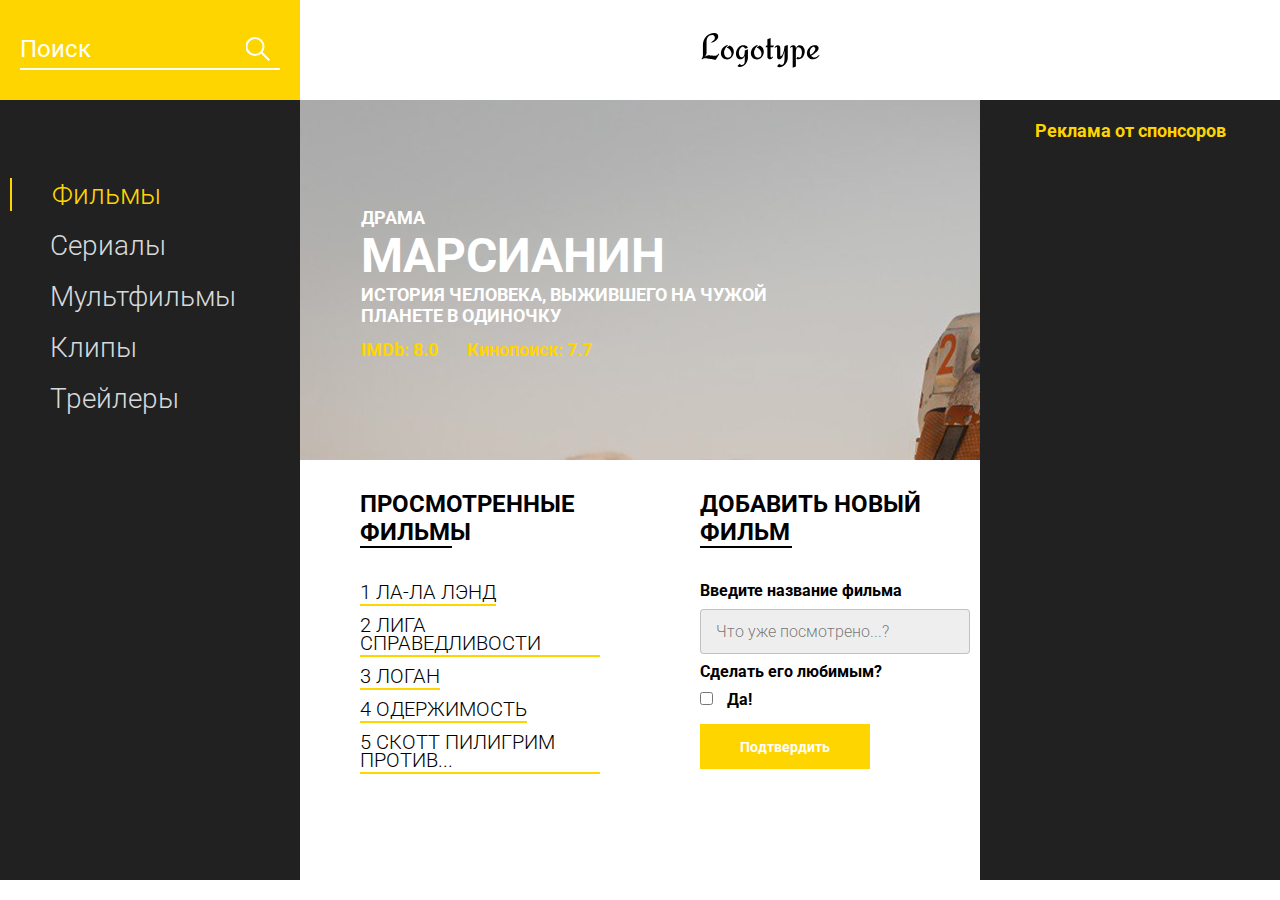
==== projectMARS/index.html @ 4cc85897 "init" ====
<!DOCTYPE html>
<html lang="en">
<head>
    <meta charset="UTF-8">
    <meta name="viewport" content="width=device-width, initial-scale=1.0">
    <title>Movie DB</title>
    <link href="https://fonts.googleapis.com/css?family=Roboto:300,400,700&display=swap&subset=cyrillic-ext" rel="stylesheet">
    <link rel="stylesheet" href="css/style.min.css">
</head>
<body>
    <header class="header">
        <div class="header__search">
            <form action="#">
                <input type="text" placeholder="Поиск">
            </form>
        </div>
        <div class="header__logo">
            <img src="icons/Logotype.svg" alt="logo">
        </div>
    </header>
    <main class="promo">
        <div class="promo__menu">
            <nav class="promo__menu-list">
                <ul>
                    <li><a class="promo__menu-item promo__menu-item_active" href="#">Фильмы</a></li>
                    <li><a class="promo__menu-item" href="#">Сериалы</a></li>
                    <li><a class="promo__menu-item" href="#">Мультфильмы</a></li>
                    <li><a class="promo__menu-item" href="#">Клипы</a></li>
                    <li><a class="promo__menu-item" href="#">Трейлеры</a></li>
                </ul>
            </nav>
        </div>
        <div class="promo__content">
            <div class="promo__bg">
                <div class="promo__genre">КОМЕДИЯ</div>
                <div class="promo__title">МАРСИАНИН</div>
                <div class="promo__descr">ИСТОРИЯ ЧЕЛОВЕКА, ВЫЖИВШЕГО НА ЧУЖОЙ ПЛАНЕТЕ В ОДИНОЧКУ</div>
                <div class="promo__ratings">
                    <span>IMDb: 8.0</span>
                    <span>Кинопоиск: 7.7</span>
                </div>
            </div>
            <div class="promo__interactive">
                <div>
                    <div class="promo__interactive-title">ПРОСМОТРЕННЫЕ ФИЛЬМЫ</div>
                    <ul class="promo__interactive-list">
                        <li class="promo__interactive-item">ЛОГАН
                            <div class="delete"></div>
                        </li>
                        <li class="promo__interactive-item">ЛИГА СПРАВЕДЛИВОСТИ
                            <div class="delete"></div>
                        </li>
                        <li class="promo__interactive-item">ЛА-ЛА ЛЭНД
                            <div class="delete"></div>
                        </li>
                        <li class="promo__interactive-item">ОДЕРЖИМОСТЬ
                            <div class="delete"></div>
                        </li>
                        <li class="promo__interactive-item">СКОТТ ПИЛИГРИМ ПРОТИВ...
                            <div class="delete"></div>
                        </li>
                    </ul>
                </div>
                <div>
                    <form class="add">
                        <div class="promo__interactive-title">ДОБАВИТЬ НОВЫЙ ФИЛЬМ</div>
                        <span>Введите название фильма</span>
                        <input class="adding__input" type="text" placeholder="Что уже посмотрено...?">
                        <span>Сделать его любимым?</span>
                        <input type="checkbox">
                        <span class="yes">Да!</span>
                        <button>Подтвердить</button>
                    </form>
                </div>
            </div>
        </div>
        <div class="promo__adv">
            <div class="promo__adv-title">Реклама от спонсоров</div>
            <img src="img/content_1.jpg" alt="some picture">
            <img src="img/content_2.jpg" alt="some picture">
            <img src="img/content_3.png" alt="some picture">
        </div>
    </main>

    <script src="js/script.js"></script>
</body>
</html>
---- projectMARS/css/style.min.css ----
*{-webkit-box-sizing:border-box;box-sizing:border-box;margin:0;padding:0;font-family:'Roboto', sans-serif}.header{display:-webkit-box;display:-ms-flexbox;display:flex;height:100px}.header__search{display:-webkit-box;display:-ms-flexbox;display:flex;-webkit-box-pack:center;-ms-flex-pack:center;justify-content:center;-webkit-box-align:center;-ms-flex-align:center;align-items:center;height:100%;width:300px;background:#FFD500}.header__search form{position:relative;width:260px;height:30px}.header__search form input{width:100%;border:none;border-bottom:2px solid #fff;background-color:transparent;color:#fff;font-size:24px;line-height:28px;padding-bottom:5px;outline:none}.header__search form input::-webkit-input-placeholder{color:#fff}.header__search form input:-ms-input-placeholder{color:#fff}.header__search form input::-ms-input-placeholder{color:#fff}.header__search form input::placeholder{color:#fff}.header__search form:after{content:'';display:block;position:absolute;top:2px;right:10px;background:url("../icons/search.svg") center center/cover no-repeat;width:24px;height:24px}.header__logo{display:-webkit-box;display:-ms-flexbox;display:flex;-webkit-box-pack:center;-ms-flex-pack:center;justify-content:center;-webkit-box-align:center;-ms-flex-align:center;align-items:center;height:100%;width:calc(100% - 360px)}.promo{height:780px;display:-webkit-box;display:-ms-flexbox;display:flex}.promo__menu{width:300px;height:100%;background:#212121;padding:60px 0 0 10px}.promo__menu-item{display:block;font-size:28px;line-height:33px;color:#D6D9DC;text-decoration:none;font-weight:300;padding-left:40px;margin-top:18px}.promo__menu-item:hover{color:#FFD500}.promo__menu-item_active{border-left:2px solid  #FFD500;color:#FFD500}.promo__content{width:calc(100% - 600px)}.promo__bg{height:360px;background:url("../img/mars.webp") center center/cover no-repeat;background-position:top;padding:107px 0 0 61px}.promo__genre{font-weight:bold;font-size:18px;line-height:21px;color:#FFFFFF;text-transform:uppercase}.promo__title{font-weight:bold;font-size:48px;line-height:56px;color:#FFFFFF;text-transform:uppercase}.promo__descr{width:481px;font-weight:bold;font-size:18px;line-height:21px;color:#FFFFFF;text-transform:uppercase}.promo__ratings{margin-top:13px}.promo__ratings span{font-weight:bold;font-size:18px;line-height:21px;color:#FFD500;margin-right:25px}.promo__interactive{display:-webkit-box;display:-ms-flexbox;display:flex}.promo__interactive>div{width:50%;padding:30px 0 0 60px}.promo__interactive-title{display:inline-block;font-weight:bold;font-size:24px;line-height:28px;color:#000000}.promo__interactive-title:after{content:'';display:block;width:33%;height:2px;background-color:#000}.promo__interactive-list{list-style-type:none;margin-top:35px;display:-webkit-box;display:-ms-flexbox;display:flex;-webkit-box-orient:vertical;-webkit-box-direction:normal;-ms-flex-direction:column;flex-direction:column;-webkit-box-align:start;-ms-flex-align:start;align-items:flex-start}.promo__interactive-item{display:inline-block;position:relative;font-weight:300;font-size:20px;line-height:18px;color:#000000;margin-bottom:15px;padding-right:40px;text-transform:uppercase}.promo__interactive-item span{display:block;position:absolute;left:-30px;top:50%;-webkit-transform:translateY(-50%);transform:translateY(-50%);width:20px;height:20px;background:url("../icons/Star.svg") center center/cover no-repeat}.promo__interactive-item:before{content:'';position:absolute;bottom:-5px;display:block;width:calc(100% - 40px);height:2px;background-color:#FFD500}.promo__interactive-item:hover .delete{content:'';display:block;position:absolute;right:0px;top:50%;-webkit-transform:translateY(-50%);transform:translateY(-50%);width:20px;height:20px;background:url("../icons/trash.png") center center/cover no-repeat;cursor:pointer}.promo__interactive .add .promo__interactive-title{margin-bottom:25px}.promo__interactive .add span{display:block;margin:10px 0;font-weight:bold;font-size:16px;line-height:16px;color:#000000}.promo__interactive .add .yes{display:inline;margin-left:10px}.promo__interactive .add input[type="text"]{width:270px;height:45px;line-height:50px;font-size:16px;background:rgba(196,196,196,0.29);border:1px solid rgba(0,0,0,0.19);padding:0 15px;outline:none;border-radius:4px}.promo__interactive .add input[type="text"]::-webkit-input-placeholder{font-weight:300;font-size:16px;color:rgba(0,0,0,0.53)}.promo__interactive .add input[type="text"]:-ms-input-placeholder{font-weight:300;font-size:16px;color:rgba(0,0,0,0.53)}.promo__interactive .add input[type="text"]::-ms-input-placeholder{font-weight:300;font-size:16px;color:rgba(0,0,0,0.53)}.promo__interactive .add input[type="text"]::placeholder{font-weight:300;font-size:16px;color:rgba(0,0,0,0.53)}.promo__interactive .add button{display:block;margin-top:15px;width:170px;height:45px;background:#FFD500;font-weight:bold;font-size:14px;line-height:14px;color:#FFFFFF;border:none;outline:none;cursor:pointer}.promo__interactive .add button:active{-webkit-transform:scale(0.95);transform:scale(0.95)}.promo__adv{background:#212121;width:300px;height:100%}.promo__adv-title{font-weight:bold;font-size:18px;line-height:21px;color:#FFD500;margin:20px 0;text-align:center}.promo__adv img{width:100%;margin-bottom:10px}
/*# sourceMappingURL=style.min.css.map */
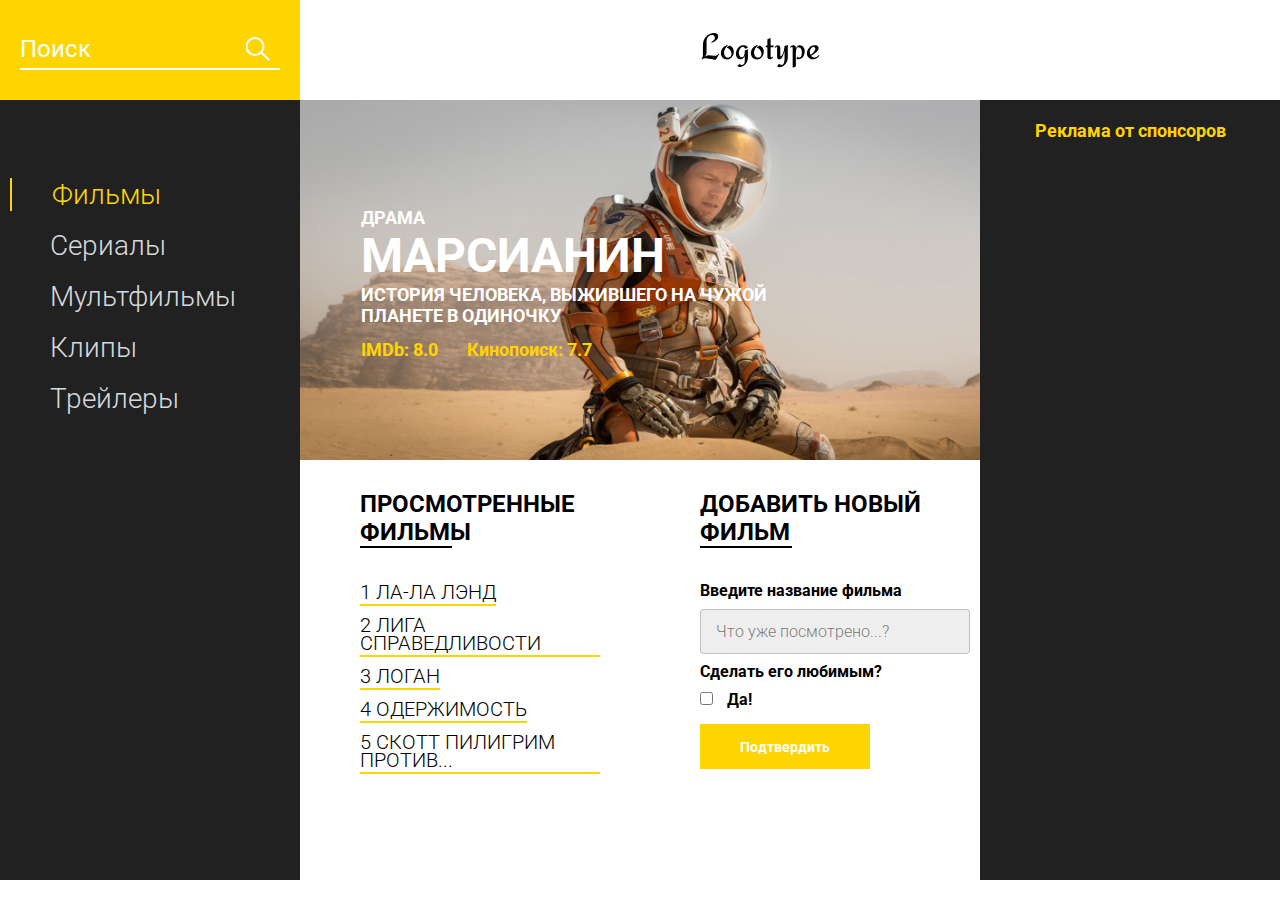
==== commit b1f086ae: "refact" ====
--- a/projectMARS/index.html
+++ b/projectMARS/index.html
@@ -67,7 +67,7 @@
                         <span>Введите название фильма</span>
                         <input class="adding__input" type="text" placeholder="Что уже посмотрено...?">
                         <span>Сделать его любимым?</span>
-                        <input type="checkbox">
+                        <input type="checkbox" data-check>
                         <span class="yes">Да!</span>
                         <button>Подтвердить</button>
                     </form>
